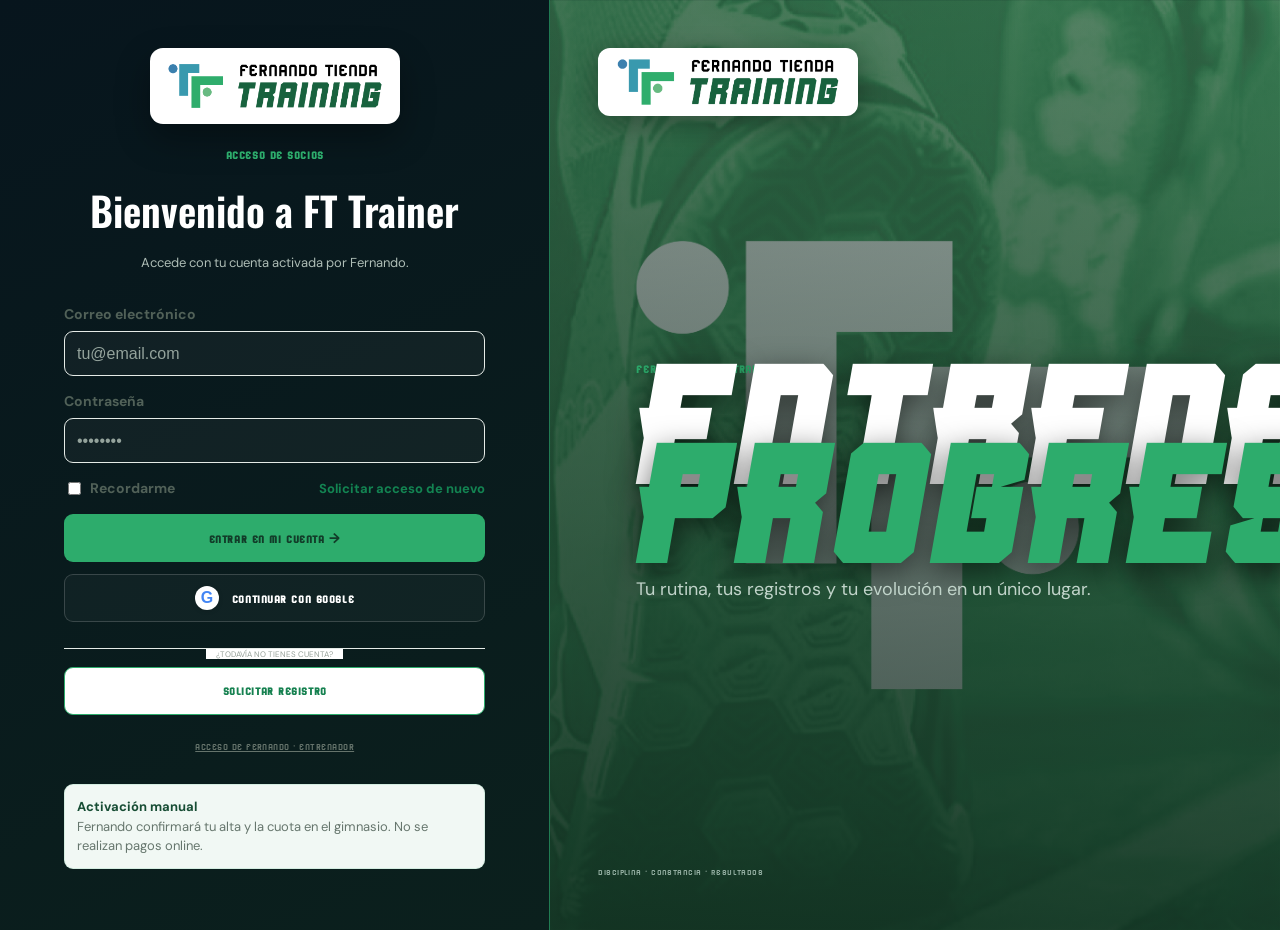
==== index.html @ 81b8b8ec "Raise FT interface labels to accessible sizes" ====
<!doctype html>
<html lang="es">
<head>
  <meta charset="UTF-8">
  <meta name="viewport" content="width=device-width,initial-scale=1">
  <title>FT Trainer · Acceso</title>
  <meta name="description" content="Rutinas, seguimiento y progreso con Fernando Tienda Training.">
  <meta name="theme-color" content="#0b3323">
  <link rel="canonical" href="http://gym-ft.com/">
  <meta property="og:type" content="website">
  <meta property="og:locale" content="es_ES">
  <meta property="og:site_name" content="FT Trainer">
  <meta property="og:title" content="FT Trainer · Fernando Tienda Training">
  <meta property="og:description" content="Tu entrenamiento. Tu progreso. Rutinas y seguimiento personalizado.">
  <meta property="og:url" content="http://gym-ft.com/">
  <meta property="og:image" content="https://raw.githubusercontent.com/grupo-dalia/ft-trainer-demo/main/assets/brand/ft-social-preview.png?v=2">
  <meta property="og:image:secure_url" content="https://raw.githubusercontent.com/grupo-dalia/ft-trainer-demo/main/assets/brand/ft-social-preview.png?v=2">
  <meta property="og:image:type" content="image/png">
  <meta property="og:image:width" content="1536">
  <meta property="og:image:height" content="864">
  <meta property="og:image:alt" content="FT Trainer · Tu entrenamiento. Tu progreso.">
  <meta name="twitter:card" content="summary_large_image">
  <meta name="twitter:title" content="FT Trainer · Fernando Tienda Training">
  <meta name="twitter:description" content="Tu entrenamiento. Tu progreso. Rutinas y seguimiento personalizado.">
  <meta name="twitter:image" content="https://raw.githubusercontent.com/grupo-dalia/ft-trainer-demo/main/assets/brand/ft-social-preview.png?v=2">
  <link rel="preconnect" href="https://fonts.googleapis.com">
  <link rel="preconnect" href="https://fonts.gstatic.com" crossorigin>
  <link href="https://fonts.googleapis.com/css2?family=DM+Sans:wght@400;500;600;700&family=Oswald:wght@500;600;700&display=swap" rel="stylesheet">
  <link rel="stylesheet" href="portal.css?v=10">
  <link rel="icon" type="image/png" href="assets/brand/ft-symbol-color.png">
  <link rel="apple-touch-icon" href="assets/brand/ft-symbol-color.png">
  <link rel="stylesheet" href="acceso.css?v=6">
  <link rel="stylesheet" href="responsive-home.css?v=2">
</head>
<body class="access-page">
  <main class="access-wrap">
    <section class="access-hero">
      <div class="hero-shade"></div>
      <div class="hero-brand"><span class="ft-symbol"><i></i><b></b><em></em></span><span><strong>FT</strong><small>TRAINER</small></span></div>
      <div class="hero-copy"><span class="overline">FERNANDO TIENDA TRAINING</span><h1>Entrena.<br><mark>Progresa.</mark></h1><p>Tu rutina, tus registros y tu evolución en un único lugar.</p></div>
      <span class="hero-foot">DISCIPLINA · CONSTANCIA · RESULTADOS</span>
    </section>
    <section class="access-panel">
      <div class="access-content login-content">
        <p class="overline">ACCESO DE SOCIOS</p><h2>Bienvenido a FT Trainer</h2><p class="sub">Accede con tu cuenta activada por Fernando.</p>
        <form id="login-form" class="login-form">
          <label>Correo electrónico<input type="email" autocomplete="email" placeholder="tu@email.com" required></label>
          <label>Contraseña<input type="password" autocomplete="current-password" placeholder="••••••••" required></label>
          <div class="login-row"><label class="remember"><input type="checkbox"> Recordarme</label><a href="#" id="recover">Solicitar acceso de nuevo</a></div>
          <button class="login-submit">Entrar en mi cuenta →</button>
        </form>
        <button class="google-login" id="google-login" type="button"><span>G</span> Continuar con Google</button>
        <div class="access-divider"><span>¿TODAVÍA NO TIENES CUENTA?</span></div>
        <button class="request-access" id="request-access">Solicitar registro</button>
        <button class="coach-access" onclick="location.href='admin.html'">Acceso de Fernando · Entrenador</button>
        <p class="activation-note"><b>Activación manual</b><br>Fernando confirmará tu alta y la cuota en el gimnasio. No se realizan pagos online.</p>
      </div>
    </section>
  </main>
  <div class="access-modal" id="access-modal">
    <form class="request-form" id="request-form">
      <button type="button" class="request-close">×</button><p class="overline">SOLICITUD DE ACCESO</p><h2>Únete a FT Trainer</h2>
      <p>Podrás consultar tu perfil y progreso. Las rutinas se desbloquearán cuando Fernando active tu cuenta.</p>
      <div class="form-two"><label>Nombre<input name="first_name" required placeholder="Nombre"></label><label>Apellidos<input name="last_name" required placeholder="Apellidos"></label></div>
      <label>Teléfono<input name="phone" required placeholder="600 000 000"></label><label>Correo<input name="email" type="email" required placeholder="tu@email.com"></label>
      <div class="form-two"><label>Contraseña<input name="password" type="password" minlength="8" autocomplete="new-password" required></label><label>Repetir contraseña<input name="password_confirm" type="password" minlength="8" autocomplete="new-password" required></label></div>
      <label class="commitment"><input type="checkbox" required> Me comprometo a abonar la cuota en efectivo la próxima vez que vaya al gimnasio.</label>
      <p class="request-feedback" aria-live="polite"></p><button class="login-submit" type="submit">Crear cuenta y solicitar acceso</button>
    </form>
  </div>
  <script src="acceso.js?v=10"></script>
</body>
</html>
---- portal.css ----
@import url('portal-base.css?v=1');
@import url('brand-theme.css?v=4');
@import url('ui-polish.css?v=5');
@import url('visual-refresh.css?v=1');
---- acceso.css ----
.login-content{max-width:440px}.login-form{display:grid;gap:15px}.login-form label,.request-form label{font-size:10px;font-weight:700;color:#516158}.login-form input:not([type=checkbox]),.request-form input:not([type=checkbox]){display:block;width:100%;height:45px;border:1px solid var(--line);border-radius:9px;margin-top:6px;padding:0 12px;outline:0}.login-form input:focus,.request-form input:focus{border-color:var(--g)}.login-row{display:flex;justify-content:space-between;align-items:center;font-size:9px}.remember{display:flex;align-items:center;gap:6px}.login-row a{color:#138452;font-weight:700}.login-submit{height:46px;border:0;border-radius:9px;background:var(--g);color:#123c29;font-weight:800;cursor:pointer}.access-divider{text-align:center;border-top:1px solid var(--line);margin:26px 0 18px;height:1px}.access-divider span{position:relative;top:-7px;background:white;padding:0 10px;color:#96a199;font-size:8px}.request-access{height:44px;width:100%;border:1px solid var(--g);background:white;color:#168150;border-radius:9px;font-weight:700}.coach-access{display:block;margin:13px auto 0;border:0;background:none;color:#65736b;font-size:9px;text-decoration:underline}.activation-note{background:#f1f8f4;border-radius:9px;padding:12px;color:#66766d;font-size:9px;line-height:1.5;margin-top:20px}.activation-note b{color:#174d34}.access-modal{display:none;position:fixed;inset:0;background:#092519bb;z-index:30;place-items:center;padding:18px;backdrop-filter:blur(4px)}.access-modal.open{display:grid}.request-form{width:min(480px,100%);background:white;border-radius:18px;padding:28px;position:relative;display:grid;gap:14px}.request-form h2{font:600 26px 'Oswald';margin:0}.request-form>p:not(.overline){font-size:10px;color:var(--muted);line-height:1.5;margin:0}.request-close{position:absolute;right:17px;top:13px;border:0;background:none;font-size:25px}.form-two{display:grid;grid-template-columns:1fr 1fr;gap:10px}.commitment{display:flex;align-items:flex-start;gap:8px;line-height:1.5}@media(max-width:520px){.form-two{grid-template-columns:1fr}.access-panel{padding-top:25px}.access-hero{min-height:215px}.hero-copy{margin-top:30px}.hero-copy h1{font-size:35px}}
---- responsive-home.css ----
@media (max-width: 900px) {
  html, body { width: 100%; overflow-x: hidden; }
  .access-wrap { display: block; width: 100%; min-height: 100svh; }
  .access-hero { display: none; }
  .access-panel { width: 100%; min-height: 100svh; padding: 34px 20px 44px; place-items: center; }
  .hero-copy { margin-top: 34px; }
  .access-content.login-content { width: min(440px, 100%); margin: auto; }
  .activation-note { margin-bottom: 0; }
}

@media (max-width: 520px) {
  .access-panel { padding: 28px 18px 36px; place-items: start center; }
  .access-content h2 { font-size: clamp(30px, 10vw, 38px); }
  .sub { margin-bottom: 26px; }
  .login-row { gap: 12px; }
  .login-row a { text-align: right; }
  .login-submit, .request-access { min-height: 48px; }
}
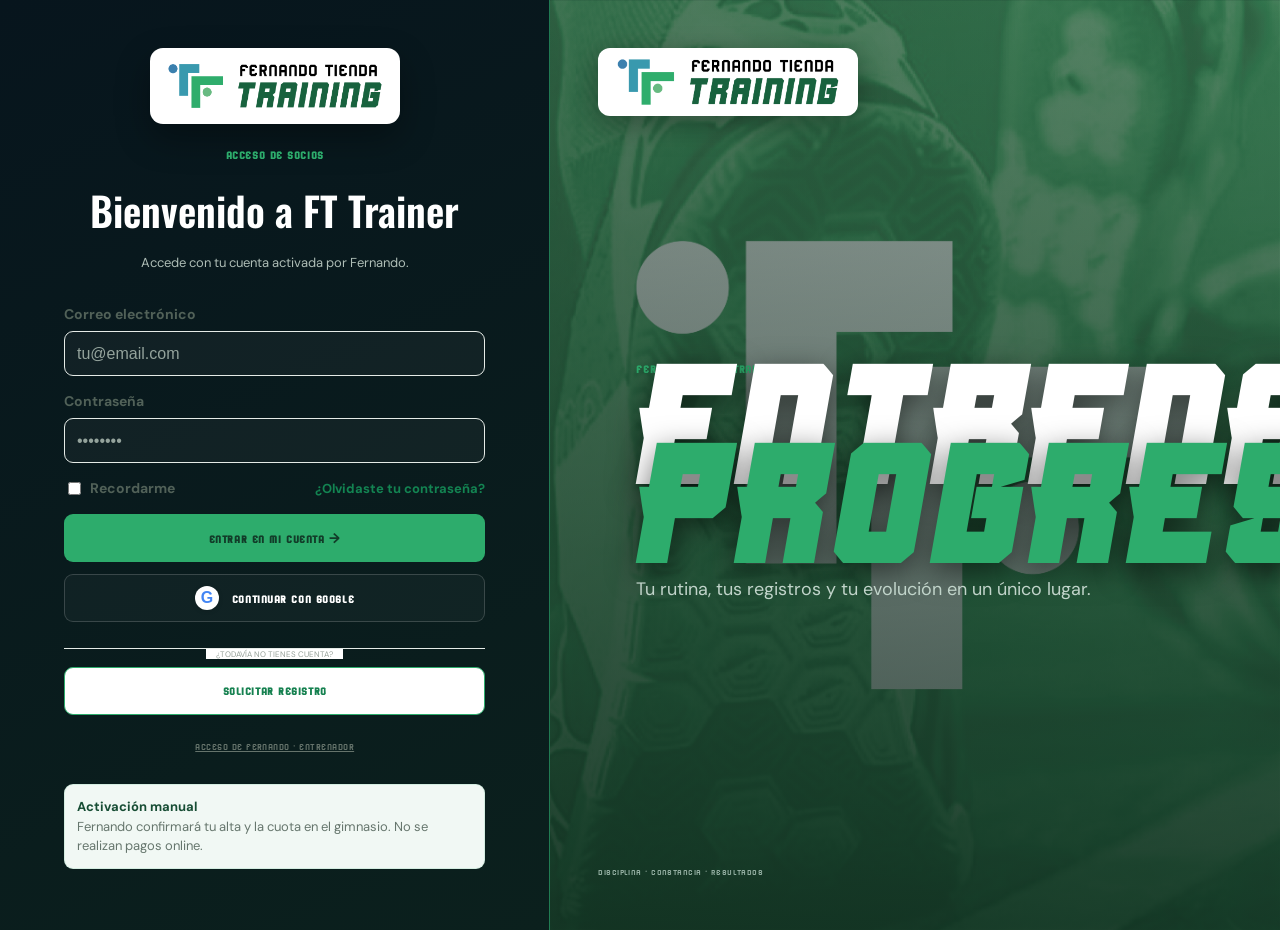
==== commit 0c0d9879: "Repair first-login activation and mobile request modal" ====
--- a/index.html
+++ b/index.html
@@ -46,7 +46,7 @@
         <form id="login-form" class="login-form">
           <label>Correo electrónico<input type="email" autocomplete="email" placeholder="tu@email.com" required></label>
           <label>Contraseña<input type="password" autocomplete="current-password" placeholder="••••••••" required></label>
-          <div class="login-row"><label class="remember"><input type="checkbox"> Recordarme</label><a href="#" id="recover">Solicitar acceso de nuevo</a></div>
+          <div class="login-row"><label class="remember"><input type="checkbox"> Recordarme</label><a href="#" id="recover">¿Olvidaste tu contraseña?</a></div>
           <button class="login-submit">Entrar en mi cuenta →</button>
         </form>
         <button class="google-login" id="google-login" type="button"><span>G</span> Continuar con Google</button>
@@ -68,6 +68,6 @@
       <p class="request-feedback" aria-live="polite"></p><button class="login-submit" type="submit">Crear cuenta y solicitar acceso</button>
     </form>
   </div>
-  <script src="acceso.js?v=10"></script>
+  <script src="acceso.js?v=11"></script>
 </body>
 </html>
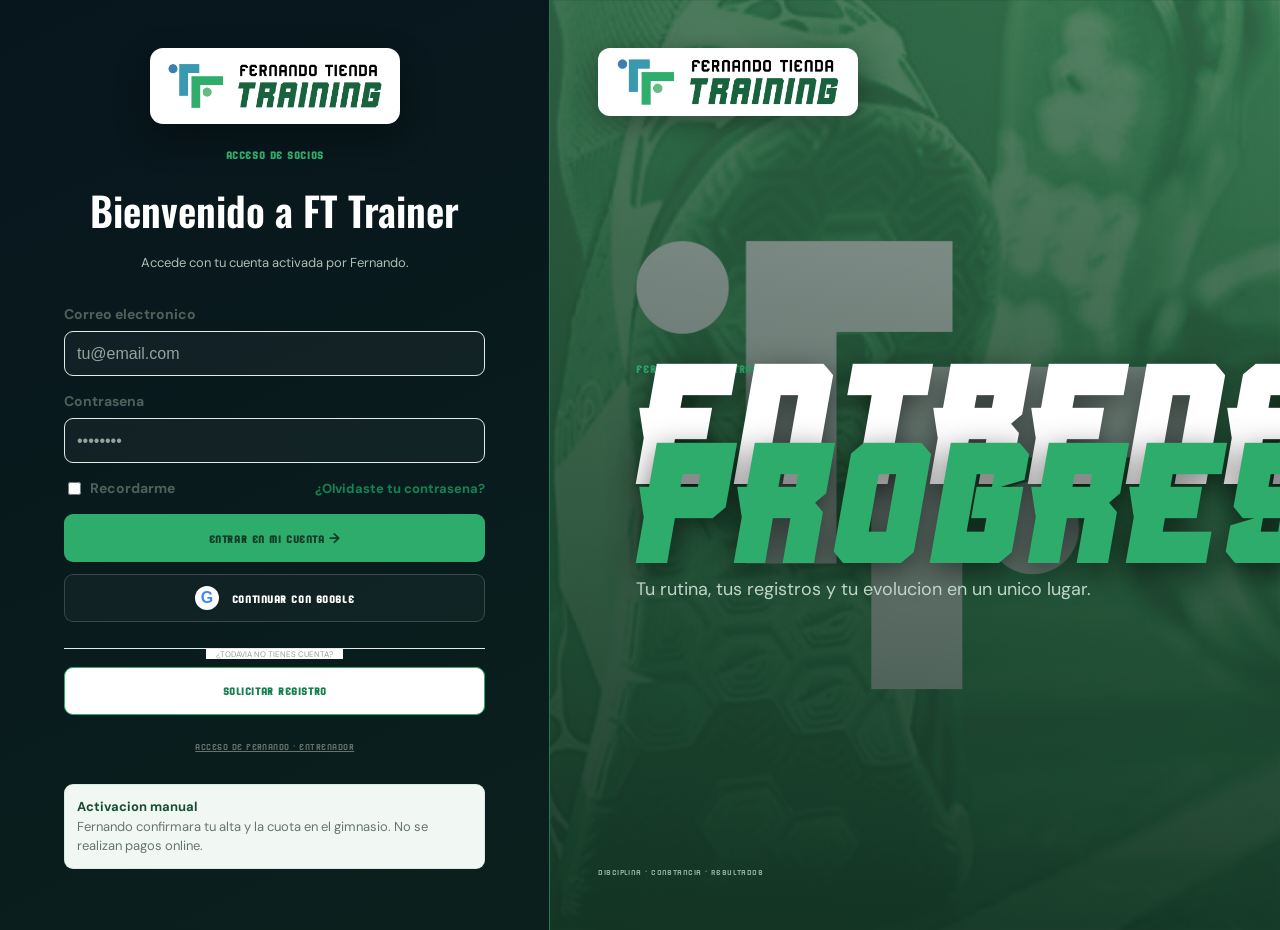
==== commit 716d91fb: "Normalize interface text and surface client metrics" ====
--- a/index.html
+++ b/index.html
@@ -37,37 +37,37 @@
     <section class="access-hero">
       <div class="hero-shade"></div>
       <div class="hero-brand"><span class="ft-symbol"><i></i><b></b><em></em></span><span><strong>FT</strong><small>TRAINER</small></span></div>
-      <div class="hero-copy"><span class="overline">FERNANDO TIENDA TRAINING</span><h1>Entrena.<br><mark>Progresa.</mark></h1><p>Tu rutina, tus registros y tu evolución en un único lugar.</p></div>
+      <div class="hero-copy"><span class="overline">FERNANDO TIENDA TRAINING</span><h1>Entrena.<br><mark>Progresa.</mark></h1><p>Tu rutina, tus registros y tu evolucion en un unico lugar.</p></div>
       <span class="hero-foot">DISCIPLINA · CONSTANCIA · RESULTADOS</span>
     </section>
     <section class="access-panel">
       <div class="access-content login-content">
         <p class="overline">ACCESO DE SOCIOS</p><h2>Bienvenido a FT Trainer</h2><p class="sub">Accede con tu cuenta activada por Fernando.</p>
         <form id="login-form" class="login-form">
-          <label>Correo electrónico<input type="email" autocomplete="email" placeholder="tu@email.com" required></label>
-          <label>Contraseña<input type="password" autocomplete="current-password" placeholder="••••••••" required></label>
-          <div class="login-row"><label class="remember"><input type="checkbox"> Recordarme</label><a href="#" id="recover">¿Olvidaste tu contraseña?</a></div>
+          <label>Correo electronico<input type="email" autocomplete="email" placeholder="tu@email.com" required></label>
+          <label>Contrasena<input type="password" autocomplete="current-password" placeholder="••••••••" required></label>
+          <div class="login-row"><label class="remember"><input type="checkbox"> Recordarme</label><a href="#" id="recover">¿Olvidaste tu contrasena?</a></div>
           <button class="login-submit">Entrar en mi cuenta →</button>
         </form>
         <button class="google-login" id="google-login" type="button"><span>G</span> Continuar con Google</button>
-        <div class="access-divider"><span>¿TODAVÍA NO TIENES CUENTA?</span></div>
+        <div class="access-divider"><span>¿TODAVIA NO TIENES CUENTA?</span></div>
         <button class="request-access" id="request-access">Solicitar registro</button>
         <button class="coach-access" onclick="location.href='admin.html'">Acceso de Fernando · Entrenador</button>
-        <p class="activation-note"><b>Activación manual</b><br>Fernando confirmará tu alta y la cuota en el gimnasio. No se realizan pagos online.</p>
+        <p class="activation-note"><b>Activacion manual</b><br>Fernando confirmara tu alta y la cuota en el gimnasio. No se realizan pagos online.</p>
       </div>
     </section>
   </main>
   <div class="access-modal" id="access-modal">
     <form class="request-form" id="request-form">
-      <button type="button" class="request-close">×</button><p class="overline">SOLICITUD DE ACCESO</p><h2>Únete a FT Trainer</h2>
-      <p>Podrás consultar tu perfil y progreso. Las rutinas se desbloquearán cuando Fernando active tu cuenta.</p>
+      <button type="button" class="request-close">×</button><p class="overline">SOLICITUD DE ACCESO</p><h2>Unete a FT Trainer</h2>
+      <p>Podras consultar tu perfil y progreso. Las rutinas se desbloquearan cuando Fernando active tu cuenta.</p>
       <div class="form-two"><label>Nombre<input name="first_name" required placeholder="Nombre"></label><label>Apellidos<input name="last_name" required placeholder="Apellidos"></label></div>
-      <label>Teléfono<input name="phone" required placeholder="600 000 000"></label><label>Correo<input name="email" type="email" required placeholder="tu@email.com"></label>
-      <div class="form-two"><label>Contraseña<input name="password" type="password" minlength="8" autocomplete="new-password" required></label><label>Repetir contraseña<input name="password_confirm" type="password" minlength="8" autocomplete="new-password" required></label></div>
-      <label class="commitment"><input type="checkbox" required> Me comprometo a abonar la cuota en efectivo la próxima vez que vaya al gimnasio.</label>
+      <label>Telefono<input name="phone" required placeholder="600 000 000"></label><label>Correo<input name="email" type="email" required placeholder="tu@email.com"></label>
+      <div class="form-two"><label>Contrasena<input name="password" type="password" minlength="8" autocomplete="new-password" required></label><label>Repetir contrasena<input name="password_confirm" type="password" minlength="8" autocomplete="new-password" required></label></div>
+      <label class="commitment"><input type="checkbox" required> Me comprometo a abonar la cuota en efectivo la proxima vez que vaya al gimnasio.</label>
       <p class="request-feedback" aria-live="polite"></p><button class="login-submit" type="submit">Crear cuenta y solicitar acceso</button>
     </form>
   </div>
-  <script src="acceso.js?v=11"></script>
+  <script src="acceso.js?v=13"></script>
 </body>
 </html>
